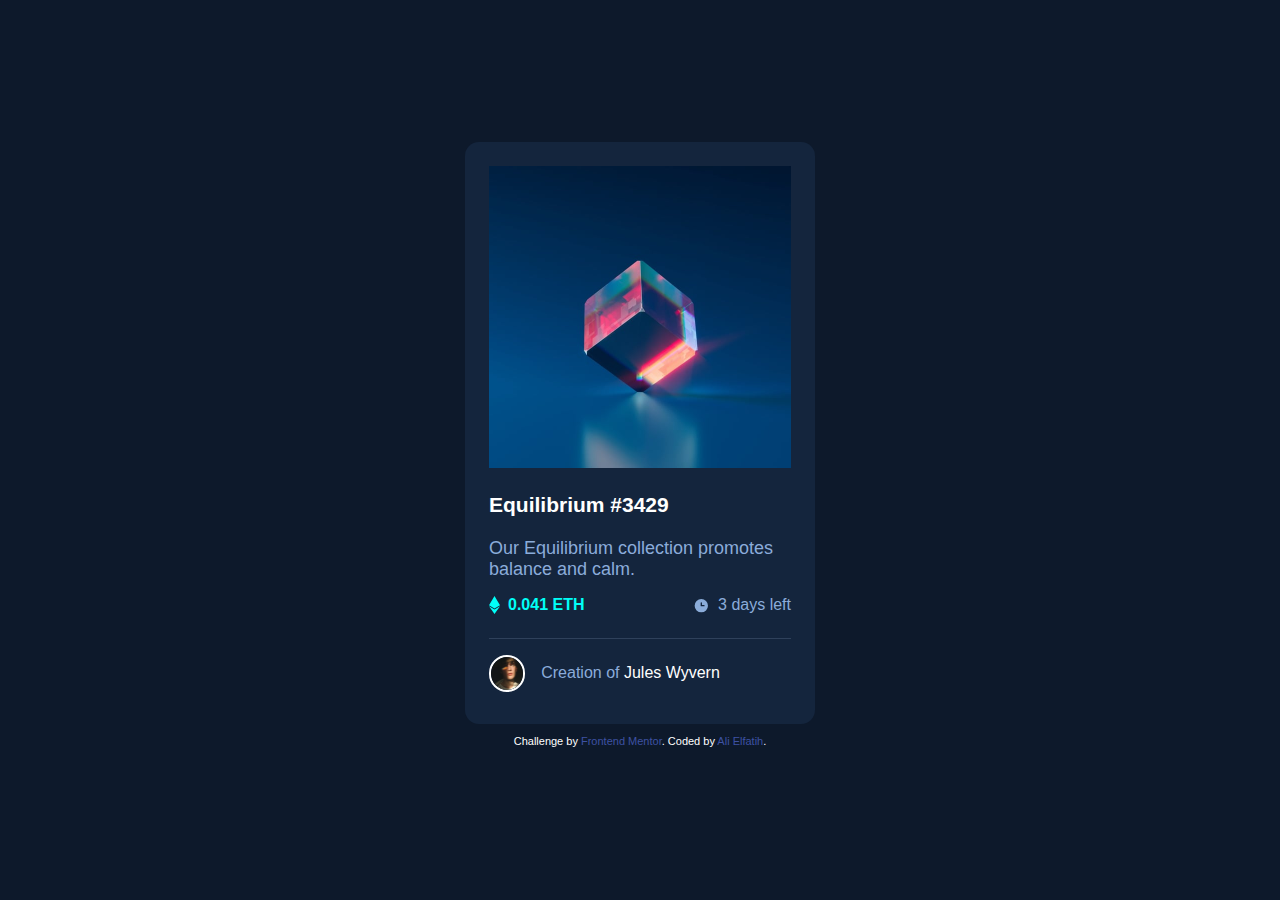
==== nft-preview-card/index.html @ 27a3731c "Create index style" ====
<!DOCTYPE html>
<html lang="en">
<head>
  <meta charset="UTF-8">
  <meta name="viewport" content="width=device-width, initial-scale=1.0"> <!-- displays site properly based on user's device -->

  <link rel="icon" type="image/png" sizes="32x32" href="./images/favicon-32x32.png">
  
  <title>Frontend Mentor | NFT preview card component</title>
  <link rel="stylesheet" href="./style.css">
  <style>
    .attribution { font-size: 11px; text-align: center; margin: 1em auto;}
    .attribution a { color: hsl(228, 45%, 44%); }
  </style>
</head>
<body>
  <main id="card">
    <div id="imgCardContainer">
      <img id="cardImg" src="./images/image-equilibrium.jpg" alt="">
    </div>
    <h1><a href="#">Equilibrium #3429</a></h1>
    <p>
      Our Equilibrium collection promotes balance and calm.
    </p>
    <div id="cardState">
      <div>
        <img src="./images/icon-ethereum.svg" alt="Ethereum icon">
        0.041 ETH
      </div>
      <div>
        <img src="./images/icon-clock.svg" alt="clock ico">
        3 days left
      </div>
    </div>
    <hr>
    <div id="cardCreator">
      <img src="./images/image-avatar.png" alt="">
      <div>
        <span>Creation of </span> <a href="#">Jules Wyvern </a>
      </div>
    </div>
  </main>
    <div class="attribution">
    Challenge by <a href="https://www.frontendmentor.io?ref=challenge" target="_blank">Frontend Mentor</a>. 
    Coded by <a href="https://alielfatih.github.io/Portfolio">Ali Elfatih</a>.
  </div>
</body>
</html>
---- nft-preview-card/style.css ----
* {
  box-sizing: border-box;
  margin: 0;
  padding: 0;
}
:root {
  --softBlue: hsl(215, 51%, 70%);
  --cyan: hsl(178, 100%, 50%);
  --veryDarkBlueMain: hsl(217, 54%, 11%);
  --veryDarkBlueCard: hsl(216, 50%, 16%);
  --veryDarkBlueLine: hsl(215, 32%, 27%);
  --White: hsl(0, 0%, 100%);
  --pSize: 18px;
}

body {
  background-color: var(--veryDarkBlueMain);
  min-height: 100vh;
  display: flex;
  flex-direction: column;
  align-items: center;
  justify-content: center;
  color: var(--White);
  font-family: sans-serif;
}
h1 {
  font-size: 21px; 
  align-self: flex-start;
  font-weight: 600;
  margin: 1em 0;
}
a {
  text-decoration: none;
  color: var(--White);
}
a:hover {
  color: var(--cyan);
}
p {
  font-size: var(--pSize);
  color: var(--softBlue);
}
hr  {
  background-color: var(--veryDarkBlueLine);
  height: 1px; 
  width: 100%;
  border: 0;
  margin: 0.5em;
} span {
  color: var(--softBlue);
  font-weight: 300;
}
#card {
  background-color: var(--veryDarkBlueCard);
  padding: 1.5em;
  border-radius: 14px;
  display: flex;
  flex-direction: column;
  justify-content: center;
  align-items: center;
}
#cardImg {
  width: 100%;
}
#imgCardContainer {
  position: relative;
}
#imgCardContainer:hover:after {
  position: absolute;
  background: var(--cyan) url('./images/icon-view.svg') no-repeat center;
  top: auto;
  left: 0;
  height: 98.8%; 
  width: 100%;
  cursor: pointer;
  content: '';
  opacity: 0.5;
}
#cardState {
  display: flex;
  width: 100%;
  justify-content: space-between;
  margin: 1em;
}
#cardState > div {
  display: flex;
  justify-content: center;
  align-items: center;
}
#cardState img  {
  margin: auto 0.5em auto auto; 
}
#cardState div:nth-child(1){
  color: var(--cyan);
  font-weight: 600; 
}
#cardState div:nth-child(2){
  color: var(--softBlue);
  font-weight: 300;
}
#cardCreator {
  display: flex;
  align-items: center;
  padding: 0.5em 0 ;
}
#cardCreator img {
  border: 2px solid var(--White);
  border-radius: 50%;
  width: 12%;
  margin-right: 1em;
}
@media (max-width:375px){
  #card {
    max-width: 330px;

  }
}
@media (min-width: 376px){
  #card {
    max-width: 350px;
  }
}
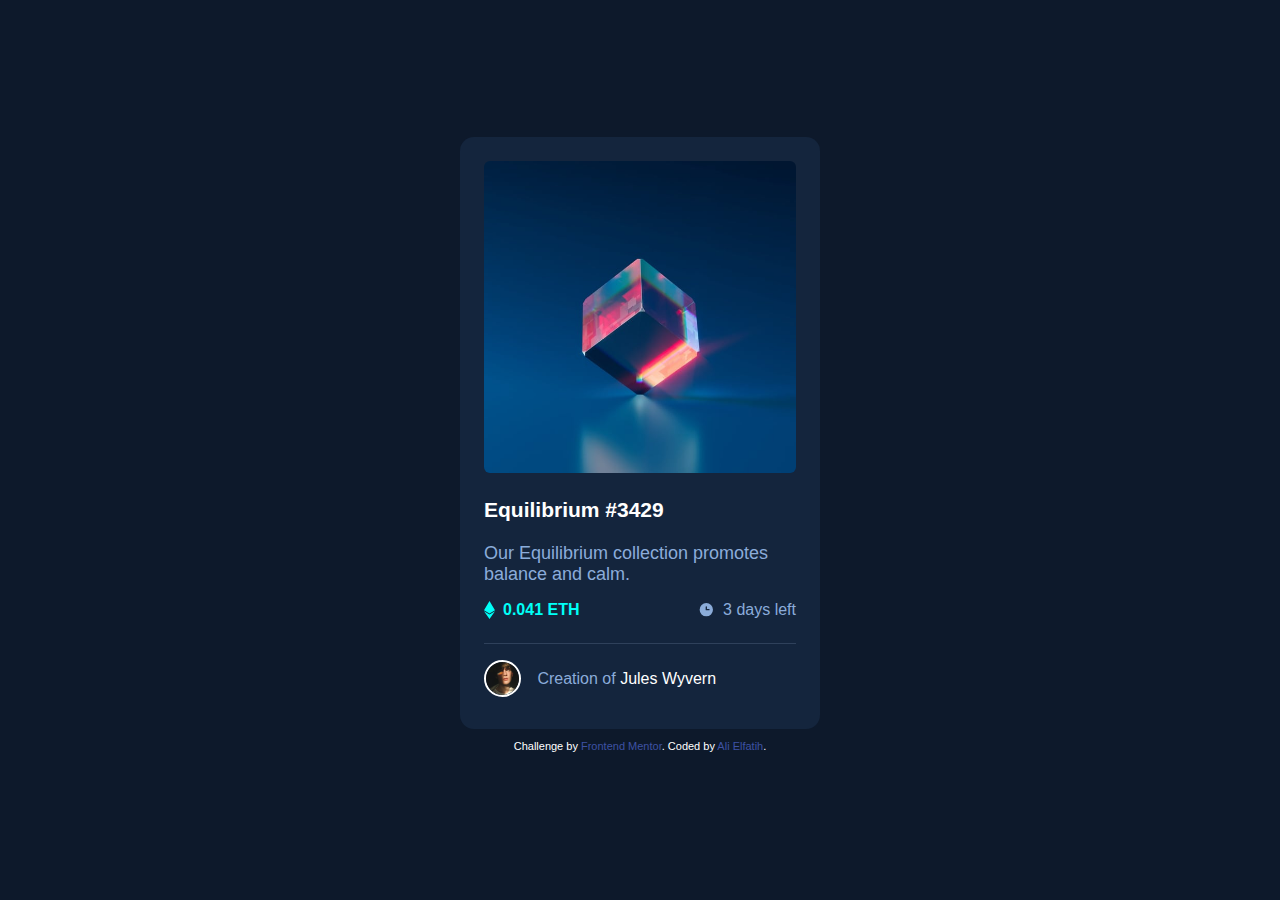
==== commit 809af44f: "Add update" ====
--- a/nft-preview-card/index.html
+++ b/nft-preview-card/index.html
@@ -40,9 +40,11 @@
       </div>
     </div>
   </main>
+  <footer>
     <div class="attribution">
     Challenge by <a href="https://www.frontendmentor.io?ref=challenge" target="_blank">Frontend Mentor</a>. 
     Coded by <a href="https://alielfatih.github.io/Portfolio">Ali Elfatih</a>.
-  </div>
+    </div>
+  </footer>
 </body>
-</html>+</html>
--- a/nft-preview-card/style.css
+++ b/nft-preview-card/style.css
@@ -61,6 +61,7 @@
 }
 #cardImg {
   width: 100%;
+  border-radius: 6px;
 }
 #imgCardContainer {
   position: relative;
@@ -75,6 +76,7 @@
   cursor: pointer;
   content: '';
   opacity: 0.5;
+  border-radius: 6px;
 }
 #cardState {
   display: flex;
@@ -117,6 +119,6 @@
 }
 @media (min-width: 376px){
   #card {
-    max-width: 350px;
+    max-width: 360px;
   }
-}+}
